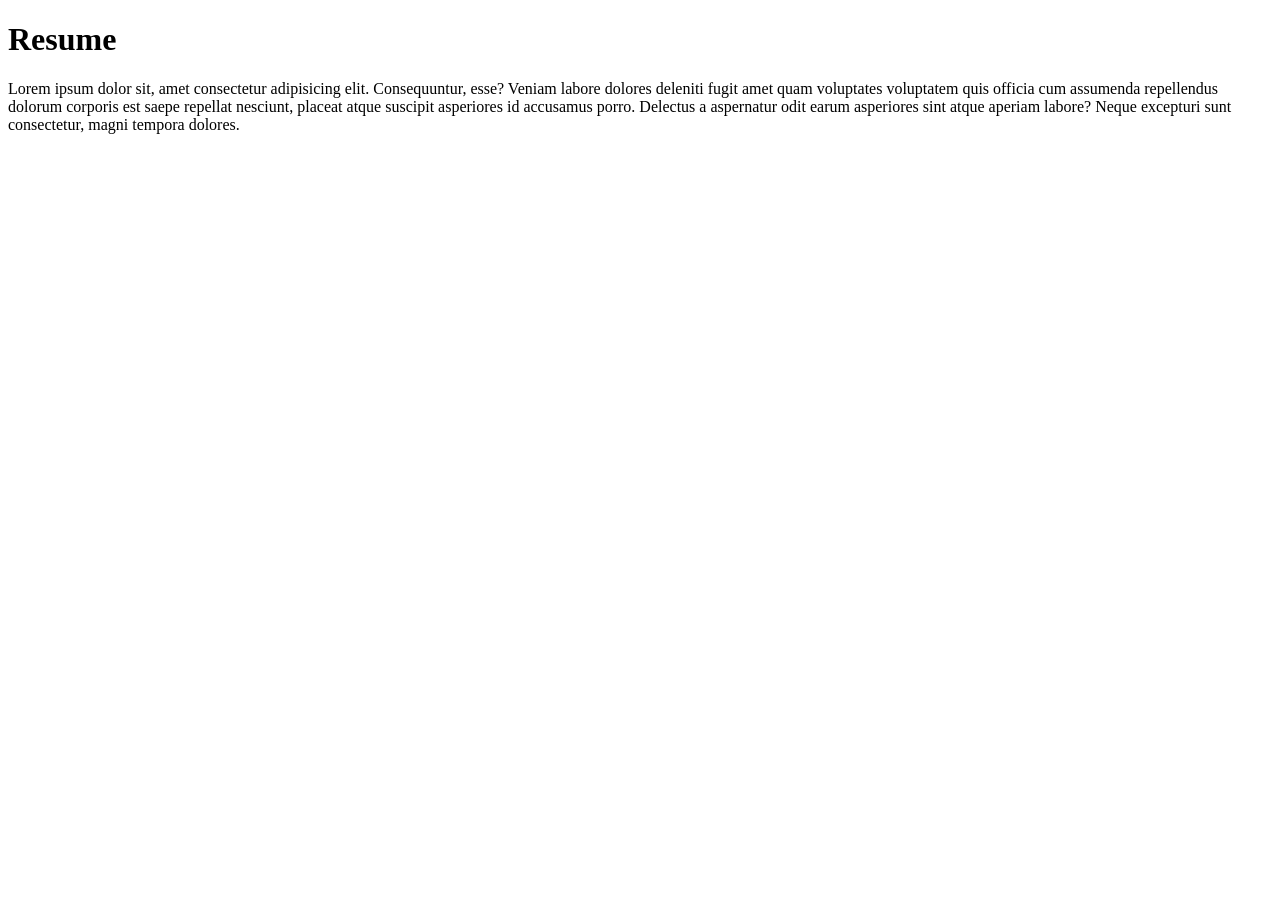
==== index.html @ 6be8c464 "HTML file is Created" ====
<!DOCTYPE html>
<html lang="en">
<head>
    <meta charset="UTF-8">
    <meta name="viewport" content="width=device-width, initial-scale=1.0">
    <title>Resume</title>
</head>
<body>
    <h1>Resume</h1>
    <p>Lorem ipsum dolor sit, amet consectetur adipisicing elit. Consequuntur, esse? Veniam labore dolores deleniti fugit amet quam voluptates voluptatem quis officia cum assumenda repellendus dolorum corporis est saepe repellat nesciunt, placeat atque suscipit asperiores id accusamus porro. Delectus a aspernatur odit earum asperiores sint atque aperiam labore? Neque excepturi sunt consectetur, magni tempora dolores.</p>
</body>
</html>
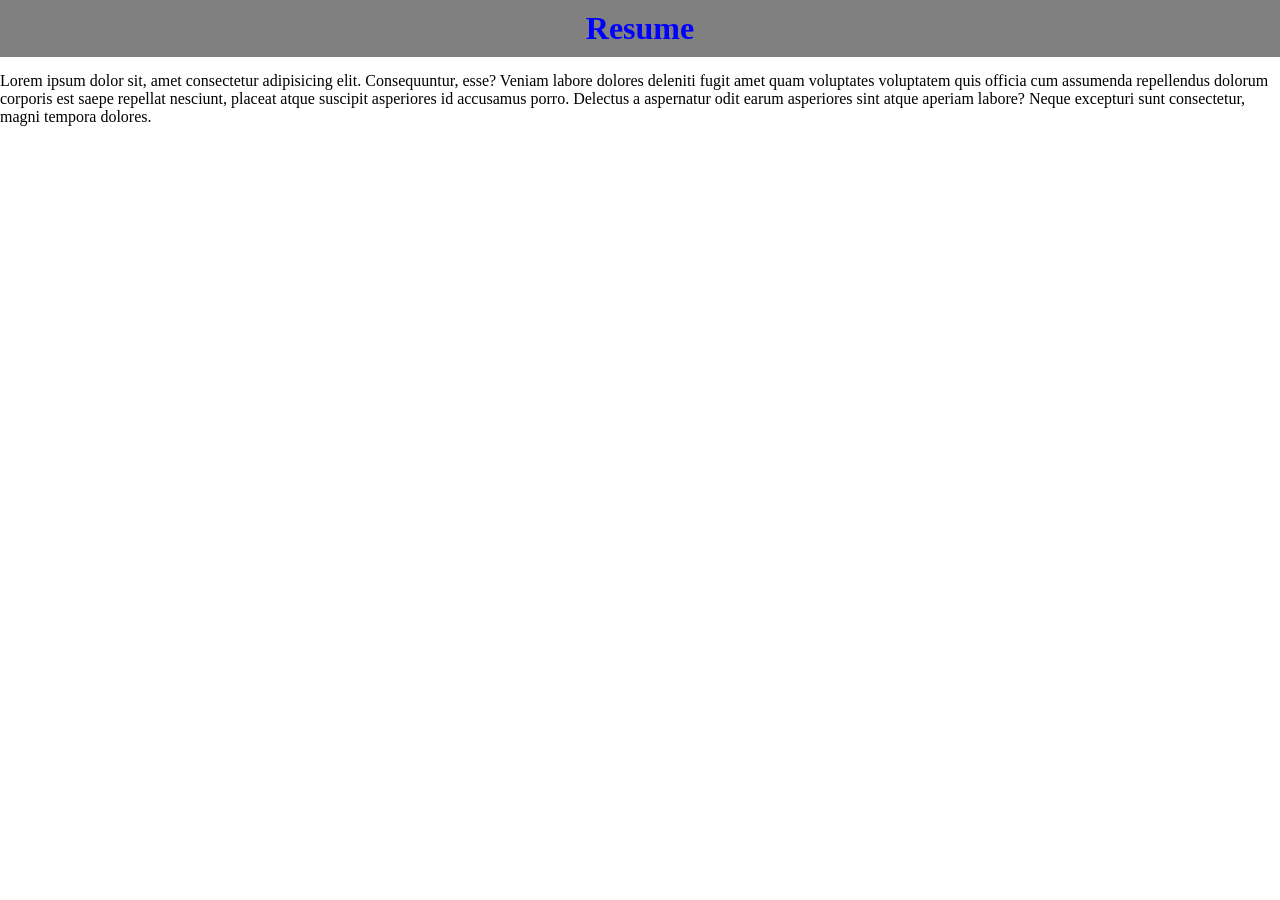
==== commit 85d771b8: "updated index.html and add style.css and script.js" ====
--- a/index.html
+++ b/index.html
@@ -4,6 +4,19 @@
     <meta charset="UTF-8">
     <meta name="viewport" content="width=device-width, initial-scale=1.0">
     <title>Resume</title>
+    <style>
+        * {
+            margin : 0px;
+            padding : 0px;
+        }
+        h1 {
+            background-color: gray;
+            color : blue;
+            padding : 10px;
+            text-align : center;
+            margin-bottom : 15px;
+        }
+    </style>
 </head>
 <body>
     <h1>Resume</h1>
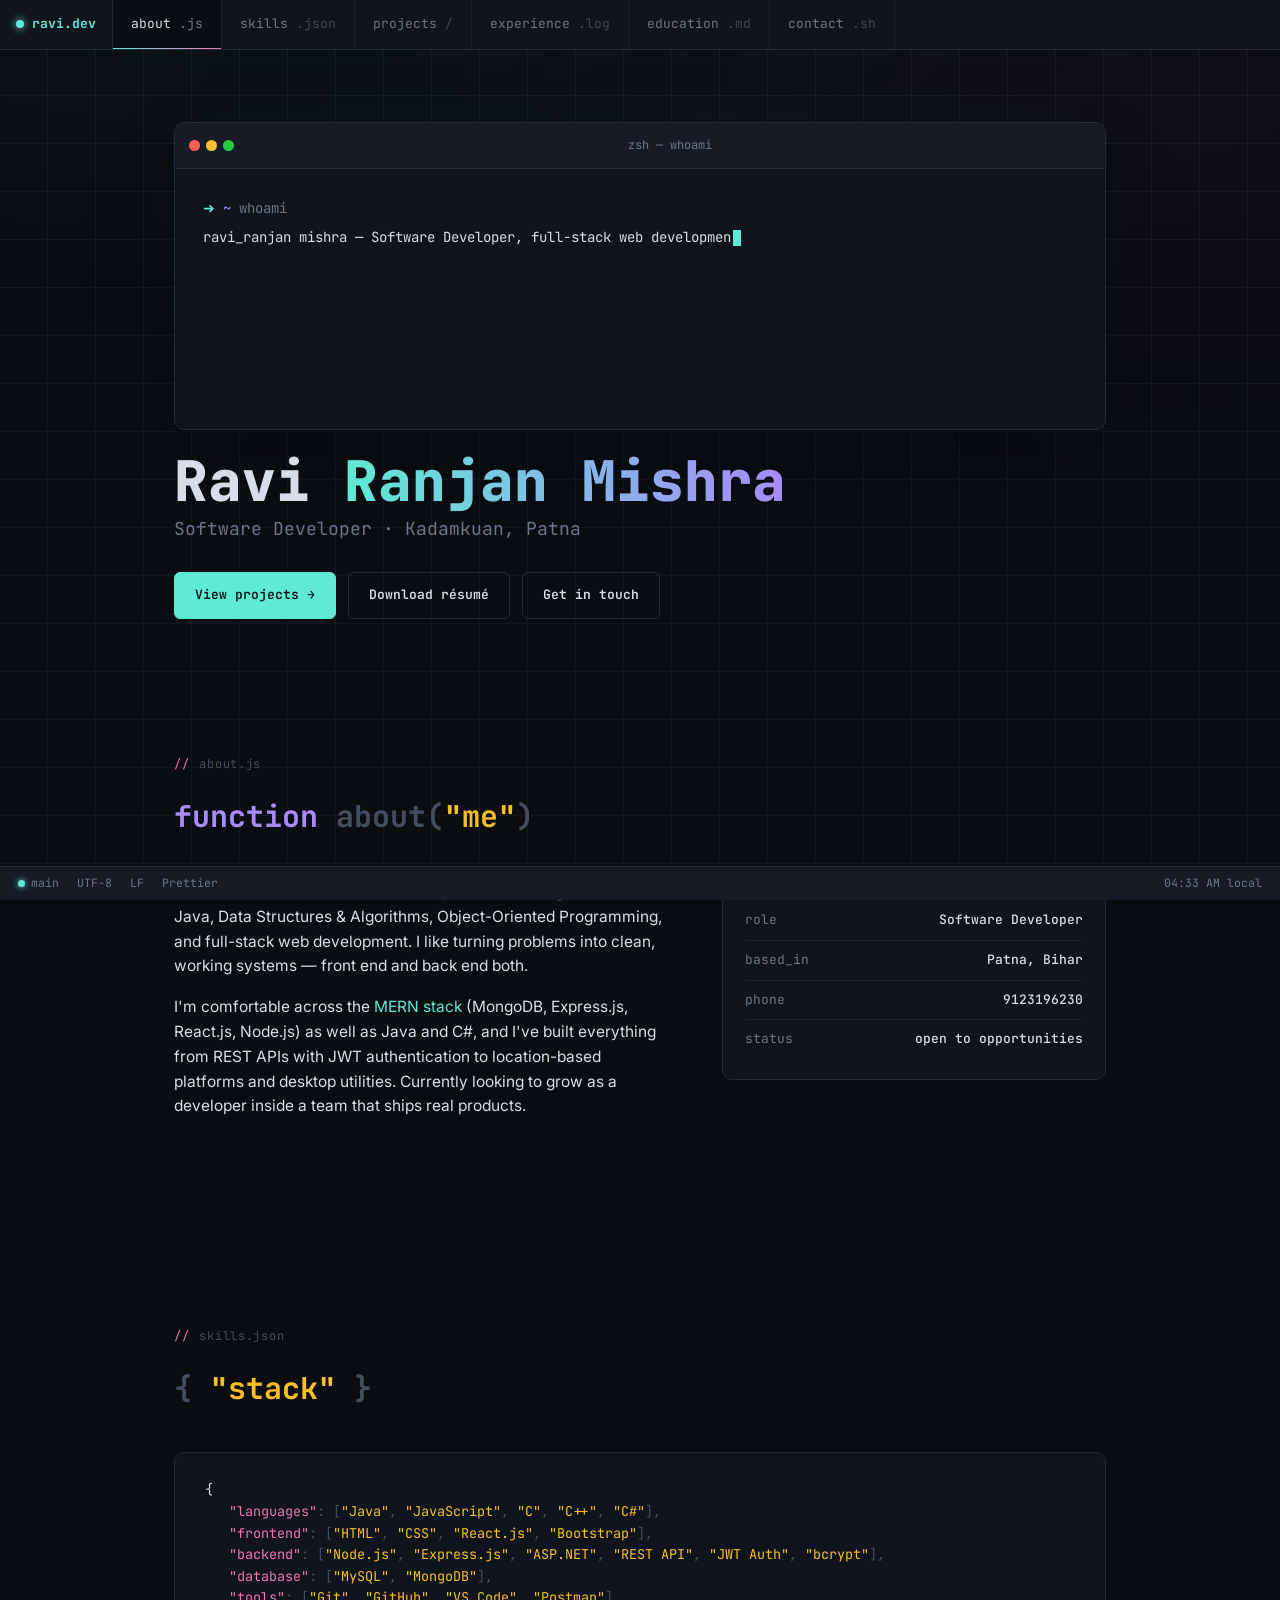
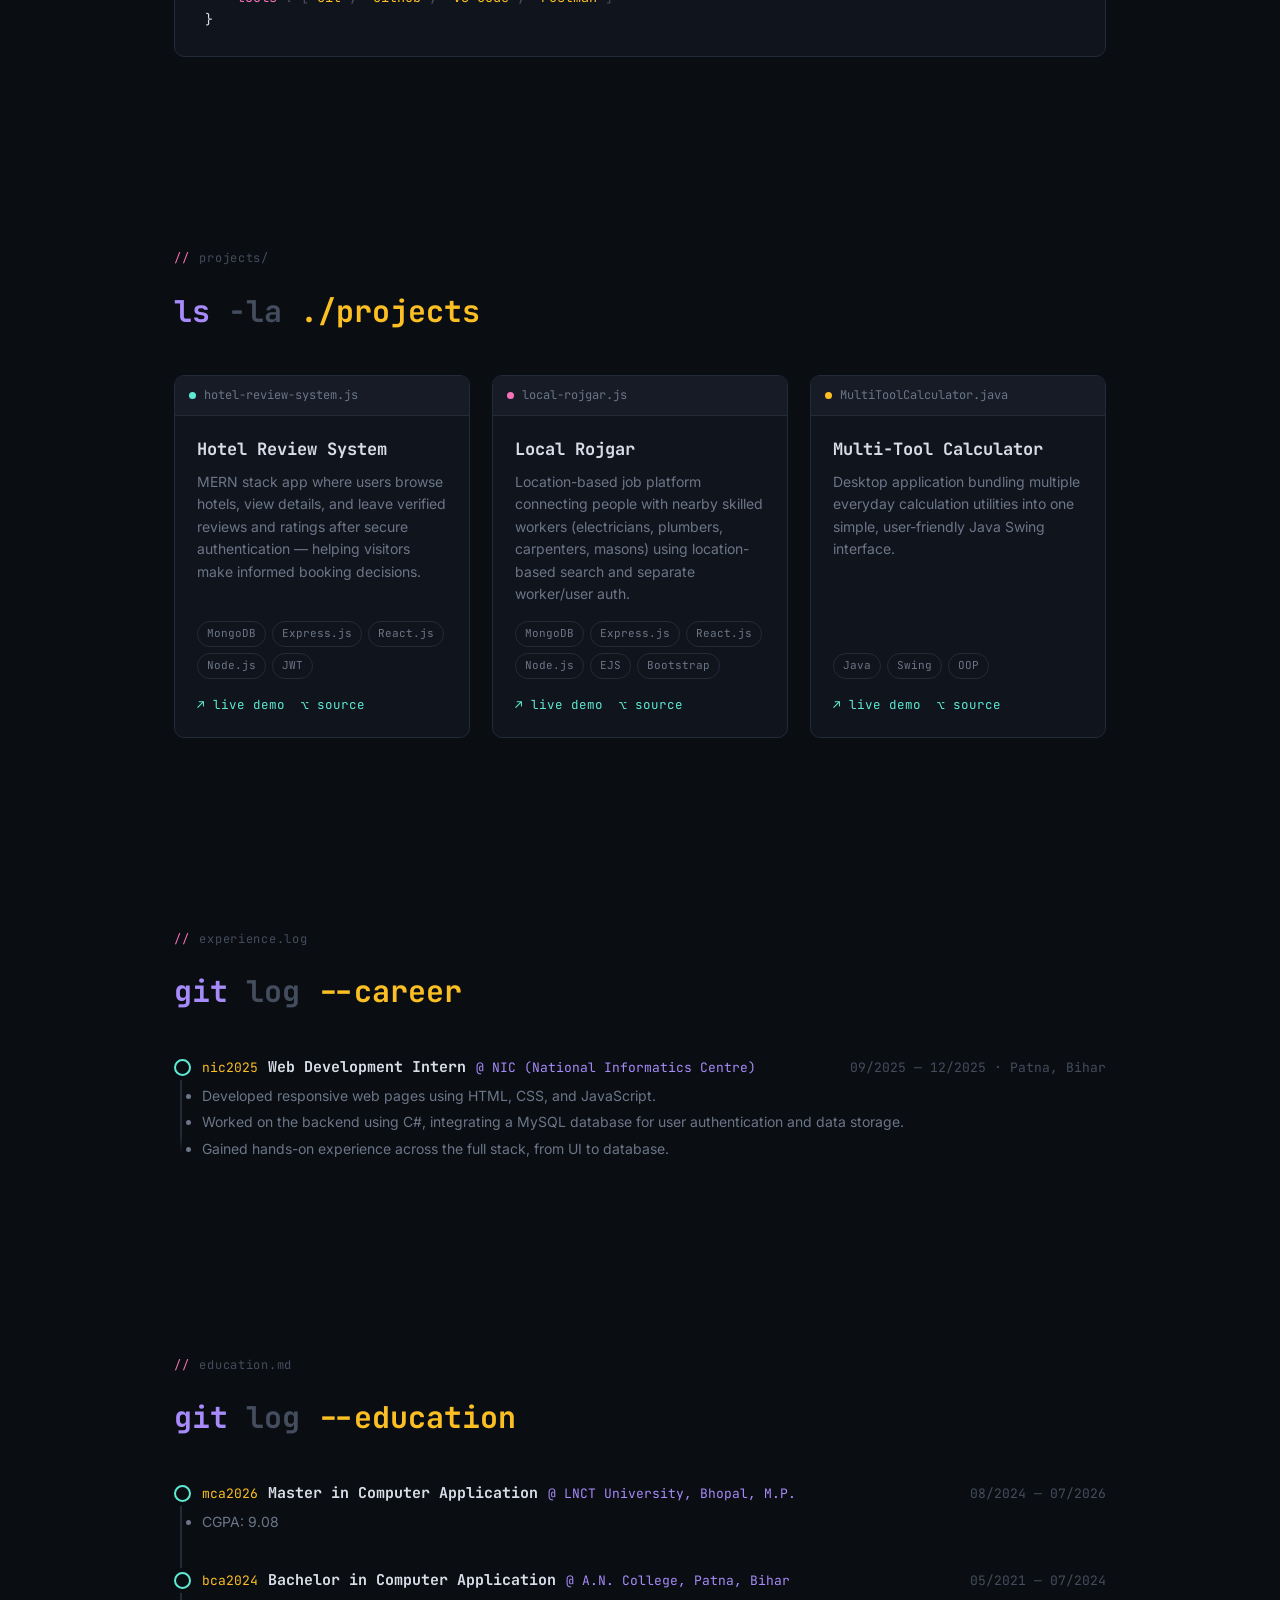
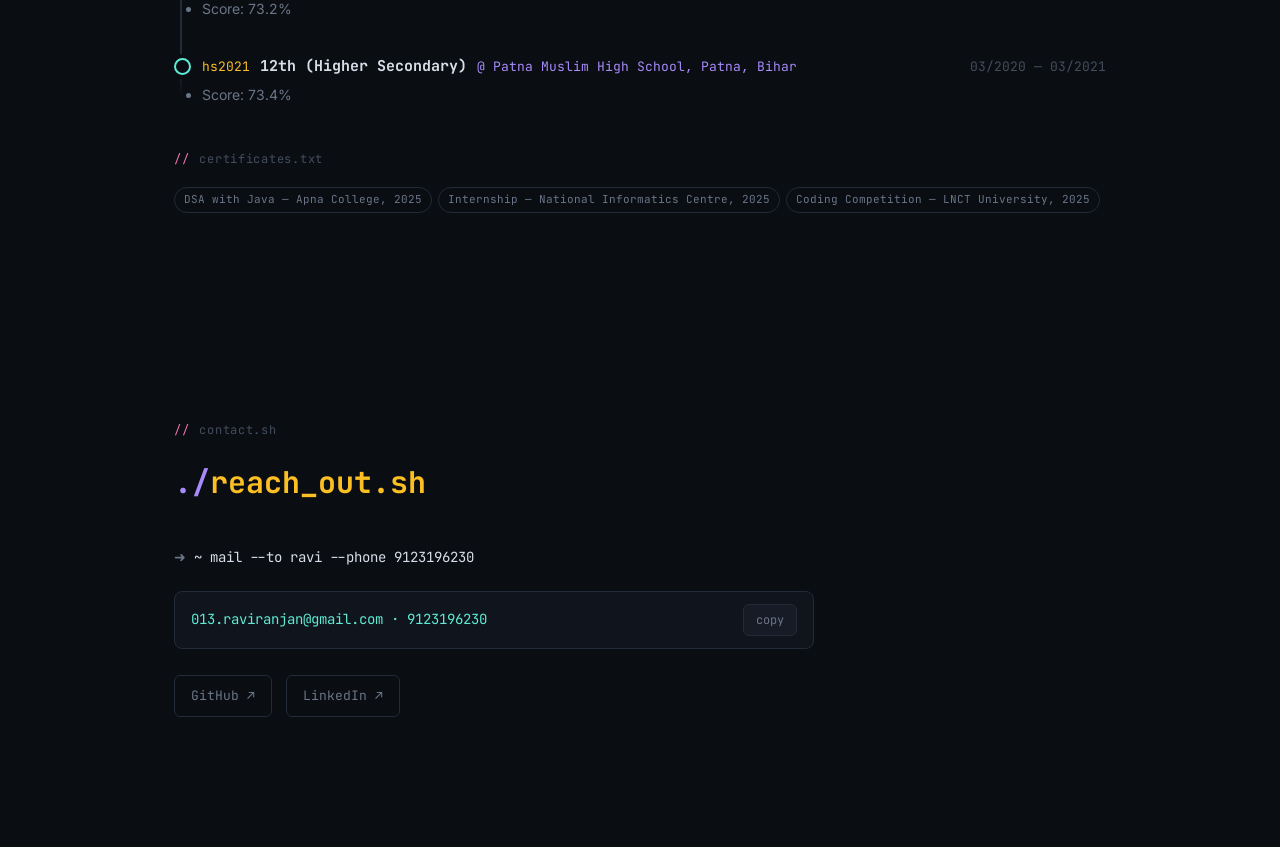
==== commit 32f4d6eb: "file name is changed" ====
--- a/index.html
+++ b/index.html
@@ -1,25 +1,568 @@
 <!DOCTYPE html>
 <html lang="en">
 <head>
-    <meta charset="UTF-8">
-    <meta name="viewport" content="width=device-width, initial-scale=1.0">
-    <title>Resume</title>
-    <style>
-        * {
-            margin : 0px;
-            padding : 0px;
-        }
-        h1 {
-            background-color: gray;
-            color : blue;
-            padding : 10px;
-            text-align : center;
-            margin-bottom : 15px;
-        }
-    </style>
+<meta charset="UTF-8">
+<meta name="viewport" content="width=device-width, initial-scale=1.0">
+<title>Ravi Ranjan Mishra — Software Developer</title>
+<link rel="preconnect" href="https://fonts.googleapis.com">
+<link href="https://fonts.googleapis.com/css2?family=JetBrains+Mono:wght@400;500;600;700;800&family=Inter:wght@400;500;600&display=swap" rel="stylesheet">
+<style>
+  /* ============================================================
+     EDIT ME: all real content lives in the PROFILE object at the
+     bottom of this file, inside the <script> tag. Change your
+     name, projects, skills etc. there — the page rebuilds itself.
+     ============================================================ */
+
+  :root{
+    --bg: #0a0d12;
+    --bg-elev: #10141c;
+    --bg-elev-2: #161b26;
+    --border: #232a38;
+    --border-soft: #1b212d;
+    --text: #d8dee9;
+    --text-dim: #6b7688;
+    --text-dimmer: #444d5e;
+    --cyan: #5eead4;
+    --pink: #f472b6;
+    --amber: #fbbf24;
+    --violet: #a78bfa;
+    --mono: 'JetBrains Mono', monospace;
+    --sans: 'Inter', sans-serif;
+  }
+
+  *{ box-sizing: border-box; }
+  html{ scroll-behavior: smooth; }
+  body{
+    margin:0;
+    background: var(--bg);
+    color: var(--text);
+    font-family: var(--sans);
+    line-height: 1.6;
+    -webkit-font-smoothing: antialiased;
+  }
+  ::selection{ background: var(--cyan); color: #06141a; }
+
+  a{ color: inherit; }
+  .mono{ font-family: var(--mono); }
+
+  /* subtle background grid + glow */
+  body::before{
+    content:"";
+    position: fixed; inset:0;
+    background-image:
+      radial-gradient(ellipse 80% 50% at 20% -10%, rgba(94,234,212,0.08), transparent),
+      radial-gradient(ellipse 60% 40% at 90% 10%, rgba(244,114,182,0.06), transparent),
+      linear-gradient(var(--border-soft) 1px, transparent 1px),
+      linear-gradient(90deg, var(--border-soft) 1px, transparent 1px);
+    background-size: auto, auto, 48px 48px, 48px 48px;
+    background-position: 0 0, 0 0, -1px -1px, -1px -1px;
+    opacity: 0.5;
+    pointer-events: none;
+    z-index: 0;
+  }
+
+  /* ---------- top tab bar (nav) ---------- */
+  .tabbar{
+    position: sticky; top:0; z-index: 50;
+    display:flex; align-items:stretch;
+    background: var(--bg-elev);
+    border-bottom: 1px solid var(--border);
+    overflow-x: auto;
+    scrollbar-width: none;
+  }
+  .tabbar::-webkit-scrollbar{ display:none; }
+  .tabbar .brand{
+    display:flex; align-items:center; gap:8px;
+    padding: 0 16px;
+    font-family: var(--mono); font-weight:700; font-size: 13px;
+    color: var(--cyan);
+    border-right: 1px solid var(--border);
+    white-space: nowrap;
+  }
+  .tabbar .brand .dot{ width:8px; height:8px; border-radius:50%; background: var(--cyan); box-shadow: 0 0 8px var(--cyan); }
+  .tab{
+    font-family: var(--mono); font-size: 13px;
+    padding: 14px 18px;
+    color: var(--text-dim);
+    text-decoration:none;
+    border-right: 1px solid var(--border-soft);
+    white-space: nowrap;
+    display:flex; align-items:center; gap:8px;
+    transition: color .15s, background .15s;
+    position: relative;
+  }
+  .tab:hover{ color: var(--text); background: var(--bg-elev-2); }
+  .tab.active{ color: var(--text); background: var(--bg); }
+  .tab.active::after{
+    content:""; position:absolute; left:0; right:0; bottom:-1px; height:2px;
+    background: linear-gradient(90deg, var(--cyan), var(--pink));
+  }
+  .tab .ext{ opacity:.5; }
+  .tabbar .spacer{ flex:1; }
+  .tabbar .win-actions{ display:flex; align-items:center; gap:8px; padding: 0 16px; }
+  .win-actions span{ width:11px; height:11px; border-radius:50%; display:inline-block; }
+  .win-actions .r{ background:#ff5f56; } .win-actions .y{ background:#ffbd2e; } .win-actions .g{ background:#27c93f; }
+
+  section{ position: relative; z-index:1; max-width: 980px; margin: 0 auto; padding: 96px 24px; }
+  .eyebrow{
+    font-family: var(--mono); font-size: 12px; letter-spacing: .06em;
+    color: var(--text-dimmer);
+    display:flex; align-items:center; gap:10px; margin-bottom: 18px;
+  }
+  .eyebrow::before{ content:"//"; color: var(--pink); }
+  h2.section-title{
+    font-family: var(--mono); font-weight: 700; font-size: clamp(22px, 3vw, 30px);
+    margin: 0 0 40px; color: var(--text);
+  }
+  h2.section-title .fn{ color: var(--violet); }
+  h2.section-title .paren{ color: var(--text-dimmer); }
+  h2.section-title .str{ color: var(--amber); }
+
+  /* ---------- hero / terminal ---------- */
+  .hero-wrap{ max-width: 980px; margin: 0 auto; padding: 72px 24px 40px; position:relative; z-index:1; }
+  .terminal{
+    background: var(--bg-elev);
+    border: 1px solid var(--border);
+    border-radius: 10px;
+    overflow: hidden;
+    box-shadow: 0 30px 80px -30px rgba(0,0,0,0.6), 0 0 60px -20px rgba(94,234,212,0.08);
+  }
+  .terminal-bar{
+    display:flex; align-items:center; gap:8px;
+    padding: 10px 14px;
+    background: var(--bg-elev-2);
+    border-bottom: 1px solid var(--border);
+  }
+  .terminal-bar .dots span{ width:11px; height:11px; border-radius:50%; display:inline-block; margin-right:6px; }
+  .terminal-bar .title{ margin:0 auto; font-family: var(--mono); font-size:12px; color: var(--text-dim); }
+  .terminal-body{ padding: 28px 28px 34px; font-family: var(--mono); font-size: 14px; min-height: 260px; }
+  .terminal-body .line{ color: var(--text-dim); margin-bottom: 6px; }
+  .terminal-body .prompt{ color: var(--cyan); }
+  .terminal-body .path{ color: var(--violet); }
+  .type-line{ color: var(--text); white-space: pre-wrap; word-break: break-word; }
+  .cursor{ display:inline-block; width:8px; height:1.1em; background: var(--cyan); vertical-align: text-bottom; animation: blink 1s step-end infinite; margin-left:2px; }
+  @keyframes blink{ 50%{ opacity:0; } }
+
+  .hero-name{ font-family: var(--mono); font-weight:800; font-size: clamp(32px, 6vw, 56px); margin: 22px 0 4px; line-height:1.05; }
+  .hero-name .accent{ background: linear-gradient(90deg, var(--cyan), var(--violet)); -webkit-background-clip:text; background-clip:text; color:transparent; }
+  .hero-role{ font-family: var(--mono); color: var(--text-dim); font-size: clamp(15px,2vw,18px); margin-bottom: 20px; }
+  .hero-actions{ display:flex; flex-wrap:wrap; gap:12px; margin-top: 28px; }
+  .btn{
+    font-family: var(--mono); font-size: 13px; font-weight:600;
+    padding: 12px 20px; border-radius: 6px; text-decoration:none;
+    border: 1px solid var(--border); color: var(--text);
+    display:inline-flex; align-items:center; gap:8px;
+    transition: transform .15s, border-color .15s, box-shadow .15s;
+  }
+  .btn:hover{ transform: translateY(-2px); border-color: var(--cyan); box-shadow: 0 8px 24px -12px rgba(94,234,212,0.4); }
+  .btn.primary{ background: var(--cyan); color:#06141a; border-color: var(--cyan); }
+  .btn.primary:hover{ box-shadow: 0 8px 24px -8px rgba(94,234,212,0.5); }
+
+  /* ---------- about ---------- */
+  .about-grid{ display:grid; grid-template-columns: 1.3fr 1fr; gap: 48px; align-items:start; }
+  .about-text p{ color: var(--text); margin: 0 0 16px; font-size: 15.5px; }
+  .about-text .highlight{ color: var(--cyan); }
+  .facts{ background: var(--bg-elev); border:1px solid var(--border); border-radius:10px; padding: 20px 22px; font-family: var(--mono); font-size: 13px; }
+  .facts .row{ display:flex; justify-content:space-between; padding: 9px 0; border-bottom: 1px solid var(--border-soft); color: var(--text-dim); }
+  .facts .row:last-child{ border-bottom:none; }
+  .facts .row b{ color: var(--text); font-weight:500; }
+
+  /* ---------- skills ---------- */
+  .json-card{
+    background: var(--bg-elev); border:1px solid var(--border); border-radius: 10px;
+    padding: 26px 30px; font-family: var(--mono); font-size: 13.5px; overflow-x:auto;
+  }
+  .json-card .k{ color: var(--pink); }
+  .json-card .s{ color: var(--amber); }
+  .json-card .punc{ color: var(--text-dimmer); }
+  .json-card .arr-item{ color: var(--cyan); }
+  .json-line{ padding-left: 24px; white-space: pre-wrap; }
+
+  /* ---------- projects ---------- */
+  .projects-grid{ display:grid; grid-template-columns: repeat(auto-fit, minmax(280px, 1fr)); gap: 22px; }
+  .proj-card{
+    background: var(--bg-elev); border: 1px solid var(--border); border-radius: 10px;
+    overflow:hidden; display:flex; flex-direction:column;
+    transition: transform .18s, border-color .18s, box-shadow .18s;
+  }
+  .proj-card:hover{ transform: translateY(-4px); border-color: rgba(94,234,212,0.4); box-shadow: 0 20px 40px -20px rgba(0,0,0,0.5); }
+  .proj-tab{
+    display:flex; align-items:center; gap:8px;
+    padding: 10px 14px; background: var(--bg-elev-2); border-bottom: 1px solid var(--border);
+    font-family: var(--mono); font-size: 12px; color: var(--text-dim);
+  }
+  .proj-tab .filedot{ width:7px; height:7px; border-radius:50%; }
+  .proj-body{ padding: 20px 22px 22px; flex:1; display:flex; flex-direction:column; }
+  .proj-body h3{ margin: 0 0 8px; font-size: 17px; font-family: var(--mono); color: var(--text); }
+  .proj-body p{ margin: 0 0 16px; font-size: 14px; color: var(--text-dim); flex:1; }
+  .tag-row{ display:flex; flex-wrap:wrap; gap:6px; margin-bottom: 16px; }
+  .tag{ font-family: var(--mono); font-size: 11px; padding: 3px 9px; border-radius: 20px; border:1px solid var(--border); color: var(--text-dim); }
+  .proj-links{ display:flex; gap:16px; font-family: var(--mono); font-size: 12.5px; }
+  .proj-links a{ color: var(--cyan); text-decoration:none; display:flex; align-items:center; gap:6px; }
+  .proj-links a:hover{ text-decoration:underline; }
+
+  /* ---------- experience (git log) ---------- */
+  .gitlog{ position:relative; padding-left: 28px; }
+  .gitlog::before{ content:""; position:absolute; left:6px; top:6px; bottom:6px; width:2px; background: linear-gradient(var(--border), var(--border) 80%, transparent); }
+  .commit{ position:relative; margin-bottom: 34px; }
+  .commit:last-child{ margin-bottom:0; }
+  .commit::before{
+    content:""; position:absolute; left:-28px; top:4px; width:13px; height:13px; border-radius:50%;
+    background: var(--bg); border: 2px solid var(--cyan); box-shadow: 0 0 0 4px var(--bg);
+  }
+  .commit-head{ display:flex; flex-wrap:wrap; align-items:baseline; gap: 10px; font-family: var(--mono); font-size: 13px; margin-bottom:6px; }
+  .commit-hash{ color: var(--amber); }
+  .commit-role{ color: var(--text); font-weight:700; font-size: 15px; }
+  .commit-org{ color: var(--violet); }
+  .commit-date{ color: var(--text-dimmer); margin-left:auto; }
+  .commit-body{ color: var(--text-dim); font-size: 14px; margin: 0; padding-left: 0; }
+  .commit-body li{ margin-bottom: 4px; }
+
+  /* ---------- contact ---------- */
+  .contact-term{ max-width: 640px; }
+  .contact-line{ font-family: var(--mono); font-size: 14px; margin-bottom: 10px; }
+  .contact-line .k{ color: var(--text-dim); }
+  .copy-row{ display:flex; align-items:center; gap:10px; background: var(--bg-elev); border:1px solid var(--border); border-radius:8px; padding: 12px 16px; margin-top: 22px; }
+  .copy-row code{ font-family: var(--mono); font-size: 14px; color: var(--cyan); flex:1; overflow-x:auto; }
+  .copy-btn{ background: var(--bg-elev-2); border:1px solid var(--border); color: var(--text-dim); font-family: var(--mono); font-size:12px; padding: 7px 12px; border-radius:6px; cursor:pointer; }
+  .copy-btn:hover{ color: var(--cyan); border-color: var(--cyan); }
+  .social-row{ display:flex; gap:14px; margin-top: 26px; }
+  .social-row a{ font-family: var(--mono); font-size:13px; color: var(--text-dim); text-decoration:none; border:1px solid var(--border); padding:10px 16px; border-radius:6px; transition: all .15s; }
+  .social-row a:hover{ color: var(--cyan); border-color: var(--cyan); }
+
+  /* ---------- status bar (footer) ---------- */
+  .statusbar{
+    position: sticky; bottom:0; z-index: 40;
+    display:flex; align-items:center; gap: 18px;
+    background: var(--bg-elev-2); border-top: 1px solid var(--border);
+    padding: 7px 18px; font-family: var(--mono); font-size: 11.5px; color: var(--text-dim);
+    overflow-x:auto; white-space:nowrap;
+  }
+  .statusbar .item{ display:flex; align-items:center; gap:6px; }
+  .statusbar .dot-live{ width:7px; height:7px; border-radius:50%; background: var(--cyan); box-shadow: 0 0 6px var(--cyan); }
+  .statusbar .push{ margin-left:auto; }
+
+  @media (max-width: 780px){
+    .about-grid{ grid-template-columns: 1fr; }
+    section{ padding: 64px 20px; }
+  }
+
+  @media (prefers-reduced-motion: reduce){
+    html{ scroll-behavior:auto; }
+    .cursor{ animation:none; }
+    .proj-card, .btn{ transition:none; }
+  }
+
+  :focus-visible{ outline: 2px solid var(--cyan); outline-offset: 2px; }
+</style>
 </head>
 <body>
-    <h1>Resume</h1>
-    <p>Lorem ipsum dolor sit, amet consectetur adipisicing elit. Consequuntur, esse? Veniam labore dolores deleniti fugit amet quam voluptates voluptatem quis officia cum assumenda repellendus dolorum corporis est saepe repellat nesciunt, placeat atque suscipit asperiores id accusamus porro. Delectus a aspernatur odit earum asperiores sint atque aperiam labore? Neque excepturi sunt consectetur, magni tempora dolores.</p>
+
+<nav class="tabbar" id="tabbar">
+  <div class="brand"><span class="dot"></span> ravi.dev</div>
+  <a href="#about" class="tab" data-tab="about">about<span class="ext">.js</span></a>
+  <a href="#skills" class="tab" data-tab="skills">skills<span class="ext">.json</span></a>
+  <a href="#projects" class="tab" data-tab="projects">projects<span class="ext">/</span></a>
+  <a href="#experience" class="tab" data-tab="experience">experience<span class="ext">.log</span></a>
+  <a href="#education" class="tab" data-tab="education">education<span class="ext">.md</span></a>
+  <a href="#contact" class="tab" data-tab="contact">contact<span class="ext">.sh</span></a>
+  <div class="spacer"></div>
+</nav>
+
+<div class="hero-wrap">
+  <div class="terminal">
+    <div class="terminal-bar">
+      <div class="dots"><span style="background:#ff5f56"></span><span style="background:#ffbd2e"></span><span style="background:#27c93f"></span></div>
+      <div class="title">zsh — whoami</div>
+    </div>
+    <div class="terminal-body" id="terminalBody">
+      <div class="line"><span class="prompt">➜</span> <span class="path">~</span> whoami</div>
+      <div class="type-line" id="typeLine"></div>
+    </div>
+  </div>
+  <h1 class="hero-name" id="heroName"></h1>
+  <div class="hero-role" id="heroRole"></div>
+  <div class="hero-actions" id="heroActions"></div>
+</div>
+
+<section id="about">
+  <div class="eyebrow">about.js</div>
+  <h2 class="section-title"><span class="fn">function</span> <span class="paren">about(</span><span class="str">"me"</span><span class="paren">)</span></h2>
+  <div class="about-grid">
+    <div class="about-text" id="aboutText"></div>
+    <div class="facts" id="factsCard"></div>
+  </div>
+</section>
+
+<section id="skills">
+  <div class="eyebrow">skills.json</div>
+  <h2 class="section-title"><span class="paren">{</span> <span class="str">"stack"</span> <span class="paren">}</span></h2>
+  <div class="json-card" id="skillsCard"></div>
+</section>
+
+<section id="projects">
+  <div class="eyebrow">projects/</div>
+  <h2 class="section-title"><span class="fn">ls</span> <span class="paren">-la</span> <span class="str">./projects</span></h2>
+  <div class="projects-grid" id="projectsGrid"></div>
+</section>
+
+<section id="experience">
+  <div class="eyebrow">experience.log</div>
+  <h2 class="section-title"><span class="fn">git</span> <span class="paren">log</span> <span class="str">--career</span></h2>
+  <div class="gitlog" id="gitlog"></div>
+</section>
+
+<section id="education">
+  <div class="eyebrow">education.md</div>
+  <h2 class="section-title"><span class="fn">git</span> <span class="paren">log</span> <span class="str">--education</span></h2>
+  <div class="gitlog" id="eduLog"></div>
+  <div class="eyebrow" style="margin-top:44px;">certificates.txt</div>
+  <div class="tag-row" id="certsRow"></div>
+</section>
+
+<section id="contact">
+  <div class="eyebrow">contact.sh</div>
+  <h2 class="section-title"><span class="fn">./</span><span class="str">reach_out.sh</span></h2>
+  <div class="contact-term">
+    <div class="contact-line"><span class="k">➜</span> <span class="path">~</span> <span id="contactCmd"></span></div>
+    <div class="copy-row">
+      <code id="emailText"></code>
+      <button class="copy-btn" id="copyBtn">copy</button>
+    </div>
+    <div class="social-row" id="socialRow"></div>
+  </div>
+</section>
+
+<div class="statusbar">
+  <div class="item"><span class="dot-live"></span> main</div>
+  <div class="item">UTF-8</div>
+  <div class="item">LF</div>
+  <div class="item">Prettier</div>
+  <div class="item push" id="statusTime"></div>
+</div>
+
+<script>
+/* ============================================================
+   EDIT ME — everything on the page is generated from this object.
+   Replace the values below with your own info and the whole
+   site updates: no need to touch the HTML or CSS above.
+   ============================================================ */
+const PROFILE = {
+  name: "Ravi Ranjan Mishra",
+  role: "Software Developer",
+  location: "Kadamkuan, Patna",
+  yearsExp: "1",
+  focus: "full-stack web development",
+  availability: "open to new opportunities",
+  email: "013.raviranjan@gmail.com",
+  phone: "9123196230",
+  resumeUrl: "#",
+  socials: [
+    { label: "GitHub", url: "#" },
+    { label: "LinkedIn", url: "#" }
+  ],
+  bio: [
+    "I'm a detail-oriented software developer with a strong foundation in Java, Data Structures & Algorithms, Object-Oriented Programming, and full-stack web development. I like turning problems into clean, working systems — front end and back end both.",
+    "I'm comfortable across the <span class='highlight'>MERN stack</span> (MongoDB, Express.js, React.js, Node.js) as well as Java and C#, and I've built everything from REST APIs with JWT authentication to location-based platforms and desktop utilities. Currently looking to grow as a developer inside a team that ships real products."
+  ],
+  facts: [
+    { k: "role", v: "Software Developer" },
+    { k: "based_in", v: "Patna, Bihar" },
+    { k: "phone", v: "9123196230" },
+    { k: "status", v: "open to opportunities" }
+  ],
+  skills: {
+    languages: ["Java", "JavaScript", "C", "C++", "C#"],
+    frontend: ["HTML", "CSS", "React.js", "Bootstrap"],
+    backend: ["Node.js", "Express.js", "ASP.NET", "REST API", "JWT Auth", "bcrypt"],
+    database: ["MySQL", "MongoDB"],
+    tools: ["Git", "GitHub", "VS Code", "Postman"]
+  },
+  projects: [
+    {
+      file: "hotel-review-system.js",
+      name: "Hotel Review System",
+      desc: "MERN stack app where users browse hotels, view details, and leave verified reviews and ratings after secure authentication — helping visitors make informed booking decisions.",
+      tags: ["MongoDB", "Express.js", "React.js", "Node.js", "JWT"],
+      demo: "#", code: "#"
+    },
+    {
+      file: "local-rojgar.js",
+      name: "Local Rojgar",
+      desc: "Location-based job platform connecting people with nearby skilled workers (electricians, plumbers, carpenters, masons) using location-based search and separate worker/user auth.",
+      tags: ["MongoDB", "Express.js", "React.js", "Node.js", "EJS", "Bootstrap"],
+      demo: "#", code: "#"
+    },
+    {
+      file: "MultiToolCalculator.java",
+      name: "Multi-Tool Calculator",
+      desc: "Desktop application bundling multiple everyday calculation utilities into one simple, user-friendly Java Swing interface.",
+      tags: ["Java", "Swing", "OOP"],
+      demo: "#", code: "#"
+    }
+  ],
+  experience: [
+    {
+      hash: "nic2025",
+      role: "Web Development Intern",
+      org: "NIC (National Informatics Centre)",
+      date: "09/2025 — 12/2025 · Patna, Bihar",
+      points: [
+        "Developed responsive web pages using HTML, CSS, and JavaScript.",
+        "Worked on the backend using C#, integrating a MySQL database for user authentication and data storage.",
+        "Gained hands-on experience across the full stack, from UI to database."
+      ]
+    }
+  ],
+  education: [
+    {
+      hash: "mca2026",
+      role: "Master in Computer Application",
+      org: "LNCT University, Bhopal, M.P.",
+      date: "08/2024 — 07/2026",
+      points: ["CGPA: 9.08"]
+    },
+    {
+      hash: "bca2024",
+      role: "Bachelor in Computer Application",
+      org: "A.N. College, Patna, Bihar",
+      date: "05/2021 — 07/2024",
+      points: ["Score: 73.2%"]
+    },
+    {
+      hash: "hs2021",
+      role: "12th (Higher Secondary)",
+      org: "Patna Muslim High School, Patna, Bihar",
+      date: "03/2020 — 03/2021",
+      points: ["Score: 73.4%"]
+    }
+  ],
+  certificates: [
+    "DSA with Java — Apna College, 2025",
+    "Internship — National Informatics Centre, 2025",
+    "Coding Competition — LNCT University, 2025"
+  ]
+};
+
+/* ---------------- rendering (no need to edit below) ---------------- */
+
+function el(html){ const t = document.createElement('template'); t.innerHTML = html.trim(); return t.content.firstChild; }
+
+// hero name / role / actions
+document.getElementById('heroName').innerHTML = PROFILE.name.split(' ')[0] + ' <span class="accent">' + PROFILE.name.split(' ').slice(1).join(' ') + '</span>';
+document.getElementById('heroRole').textContent = PROFILE.role + '  ·  ' + PROFILE.location;
+document.getElementById('heroActions').innerHTML = `
+  <a class="btn primary" href="#projects">View projects →</a>
+  <a class="btn" href="${PROFILE.resumeUrl}">Download résumé</a>
+  <a class="btn" href="#contact">Get in touch</a>
+`;
+
+// terminal typewriter
+const typeTarget = `${PROFILE.name.toLowerCase().replace(' ','_')} — ${PROFILE.role.split('·')[0].trim()}, ${PROFILE.focus}. ${PROFILE.availability}.`;
+const typeLine = document.getElementById('typeLine');
+let ti = 0;
+function typeStep(){
+  if(ti <= typeTarget.length){
+    typeLine.innerHTML = typeTarget.slice(0, ti) + '<span class="cursor"></span>';
+    ti++;
+    setTimeout(typeStep, 18 + Math.random()*22);
+  }
+}
+typeStep();
+
+// about
+document.getElementById('aboutText').innerHTML = PROFILE.bio.map(p => `<p>${p}</p>`).join('');
+document.getElementById('factsCard').innerHTML = PROFILE.facts.map(f => `<div class="row"><span>${f.k}</span><b>${f.v}</b></div>`).join('');
+
+// skills json card
+function renderSkills(skills){
+  const keys = Object.keys(skills);
+  let html = `<div>{</div>`;
+  keys.forEach((k, i) => {
+    const items = skills[k].map(s => `<span class="s">"${s}"</span>`).join(`<span class="punc">, </span>`);
+    const comma = i < keys.length - 1 ? '<span class="punc">,</span>' : '';
+    html += `<div class="json-line"><span class="k">"${k}"</span><span class="punc">: [</span>${items}<span class="punc">]</span>${comma}</div>`;
+  });
+  html += `<div>}</div>`;
+  return html;
+}
+document.getElementById('skillsCard').innerHTML = renderSkills(PROFILE.skills);
+
+// projects
+const dotColors = ['#5eead4','#f472b6','#fbbf24','#a78bfa'];
+document.getElementById('projectsGrid').innerHTML = PROFILE.projects.map((p, i) => `
+  <div class="proj-card">
+    <div class="proj-tab"><span class="filedot" style="background:${dotColors[i % dotColors.length]}"></span>${p.file}</div>
+    <div class="proj-body">
+      <h3>${p.name}</h3>
+      <p>${p.desc}</p>
+      <div class="tag-row">${p.tags.map(t => `<span class="tag">${t}</span>`).join('')}</div>
+      <div class="proj-links">
+        <a href="${p.demo}">↗ live demo</a>
+        <a href="${p.code}">⌥ source</a>
+      </div>
+    </div>
+  </div>
+`).join('');
+
+// experience / git log
+document.getElementById('gitlog').innerHTML = PROFILE.experience.map(c => `
+  <div class="commit">
+    <div class="commit-head">
+      <span class="commit-hash">${c.hash}</span>
+      <span class="commit-role">${c.role}</span>
+      <span class="commit-org">@ ${c.org}</span>
+      <span class="commit-date">${c.date}</span>
+    </div>
+    <ul class="commit-body">${c.points.map(pt => `<li>${pt}</li>`).join('')}</ul>
+  </div>
+`).join('');
+
+// education / git log
+document.getElementById('eduLog').innerHTML = PROFILE.education.map(c => `
+  <div class="commit">
+    <div class="commit-head">
+      <span class="commit-hash">${c.hash}</span>
+      <span class="commit-role">${c.role}</span>
+      <span class="commit-org">@ ${c.org}</span>
+      <span class="commit-date">${c.date}</span>
+    </div>
+    <ul class="commit-body">${c.points.map(pt => `<li>${pt}</li>`).join('')}</ul>
+  </div>
+`).join('');
+document.getElementById('certsRow').innerHTML = PROFILE.certificates.map(c => `<span class="tag">${c}</span>`).join('');
+
+// contact
+document.getElementById('contactCmd').textContent = `mail --to ${PROFILE.name.split(' ')[0].toLowerCase()} --phone ${PROFILE.phone}`;
+document.getElementById('emailText').textContent = `${PROFILE.email}   ·   ${PROFILE.phone}`;
+document.getElementById('socialRow').innerHTML = PROFILE.socials.map(s => `<a href="${s.url}">${s.label} ↗</a>`).join('');
+document.getElementById('copyBtn').addEventListener('click', () => {
+  navigator.clipboard.writeText(`${PROFILE.email}, ${PROFILE.phone}`).then(() => {
+    const btn = document.getElementById('copyBtn');
+    const prev = btn.textContent;
+    btn.textContent = 'copied!';
+    setTimeout(() => btn.textContent = prev, 1500);
+  });
+});
+
+// status bar clock
+function updateClock(){
+  const now = new Date();
+  document.getElementById('statusTime').textContent = now.toLocaleTimeString([], {hour:'2-digit', minute:'2-digit'}) + ' local';
+}
+updateClock();
+setInterval(updateClock, 30000);
+
+// active tab highlighting on scroll
+const tabs = document.querySelectorAll('.tab');
+const sections = [...tabs].map(t => document.querySelector(t.getAttribute('href')));
+function onScroll(){
+  let idx = 0;
+  sections.forEach((s, i) => { if (s && s.getBoundingClientRect().top <= 120) idx = i; });
+  tabs.forEach((t, i) => t.classList.toggle('active', i === idx));
+}
+document.addEventListener('scroll', onScroll, { passive:true });
+onScroll();
+</script>
 </body>
-</html>+</html>
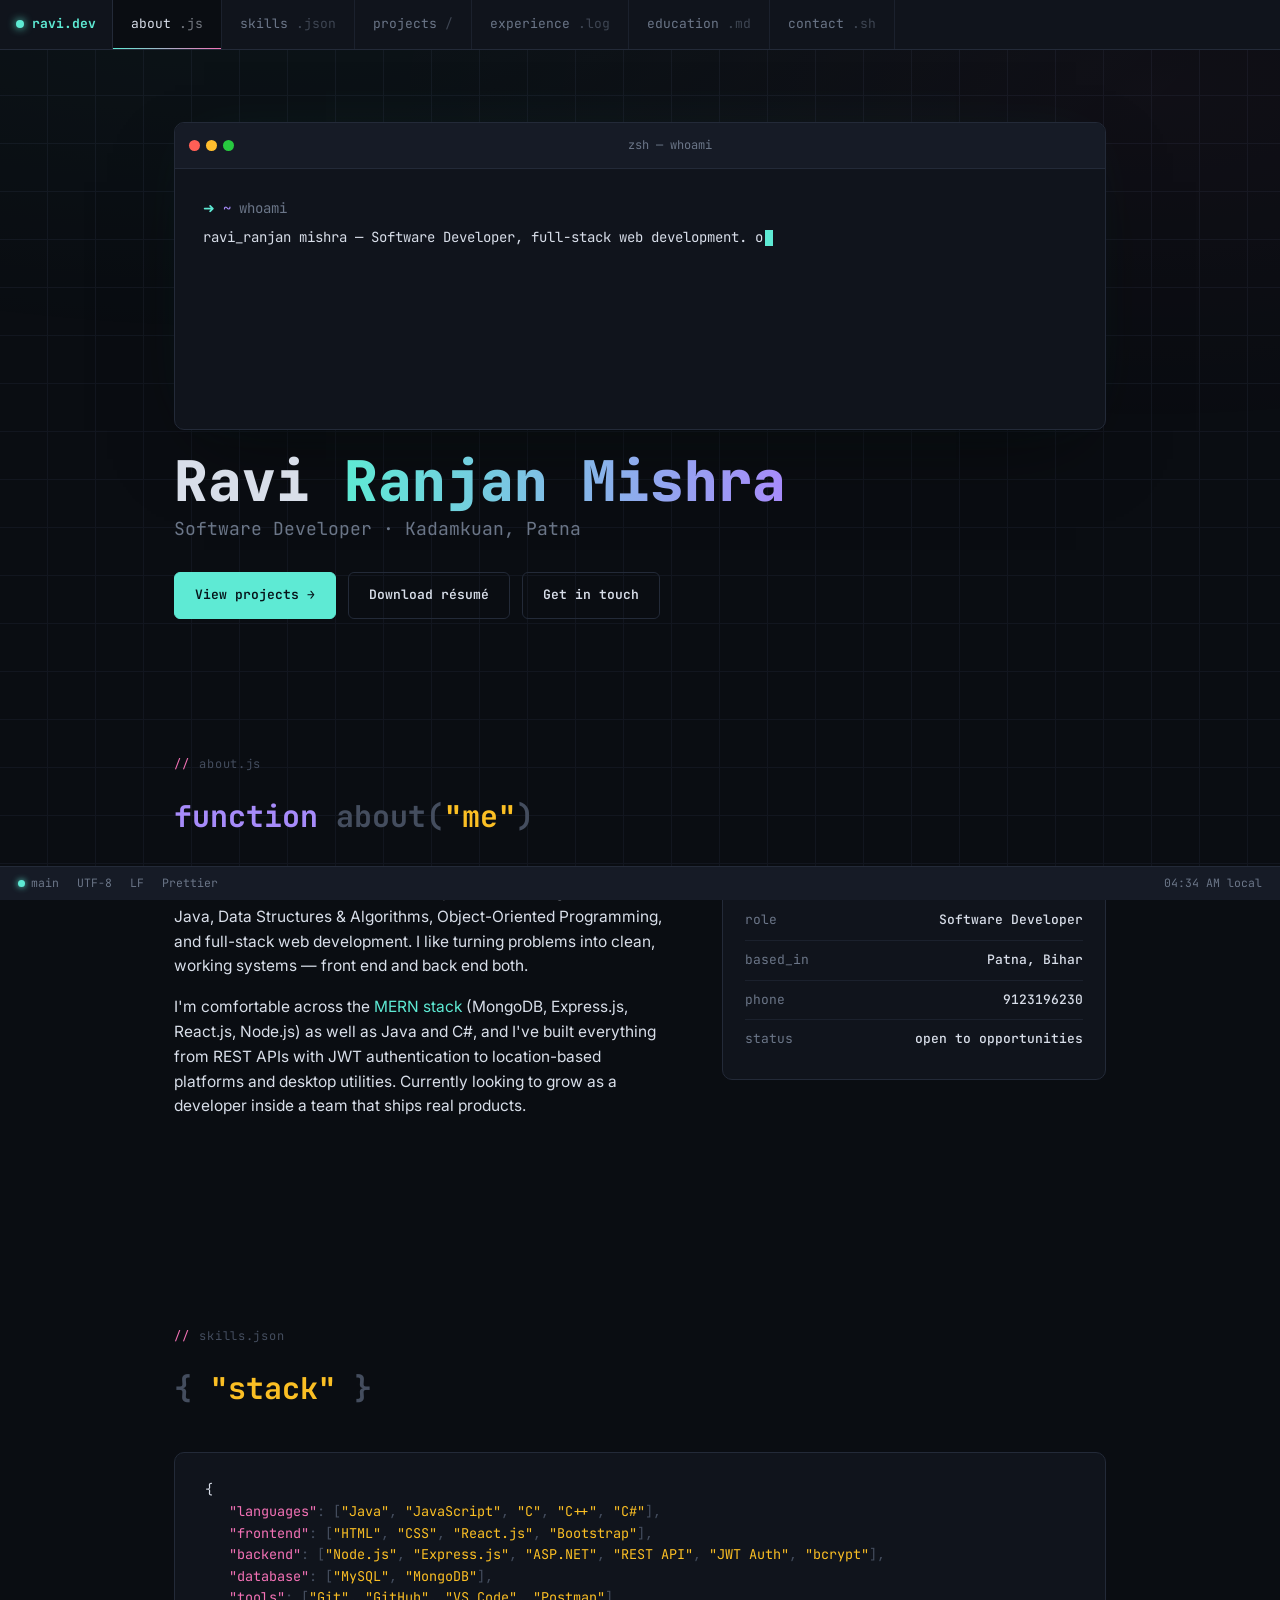
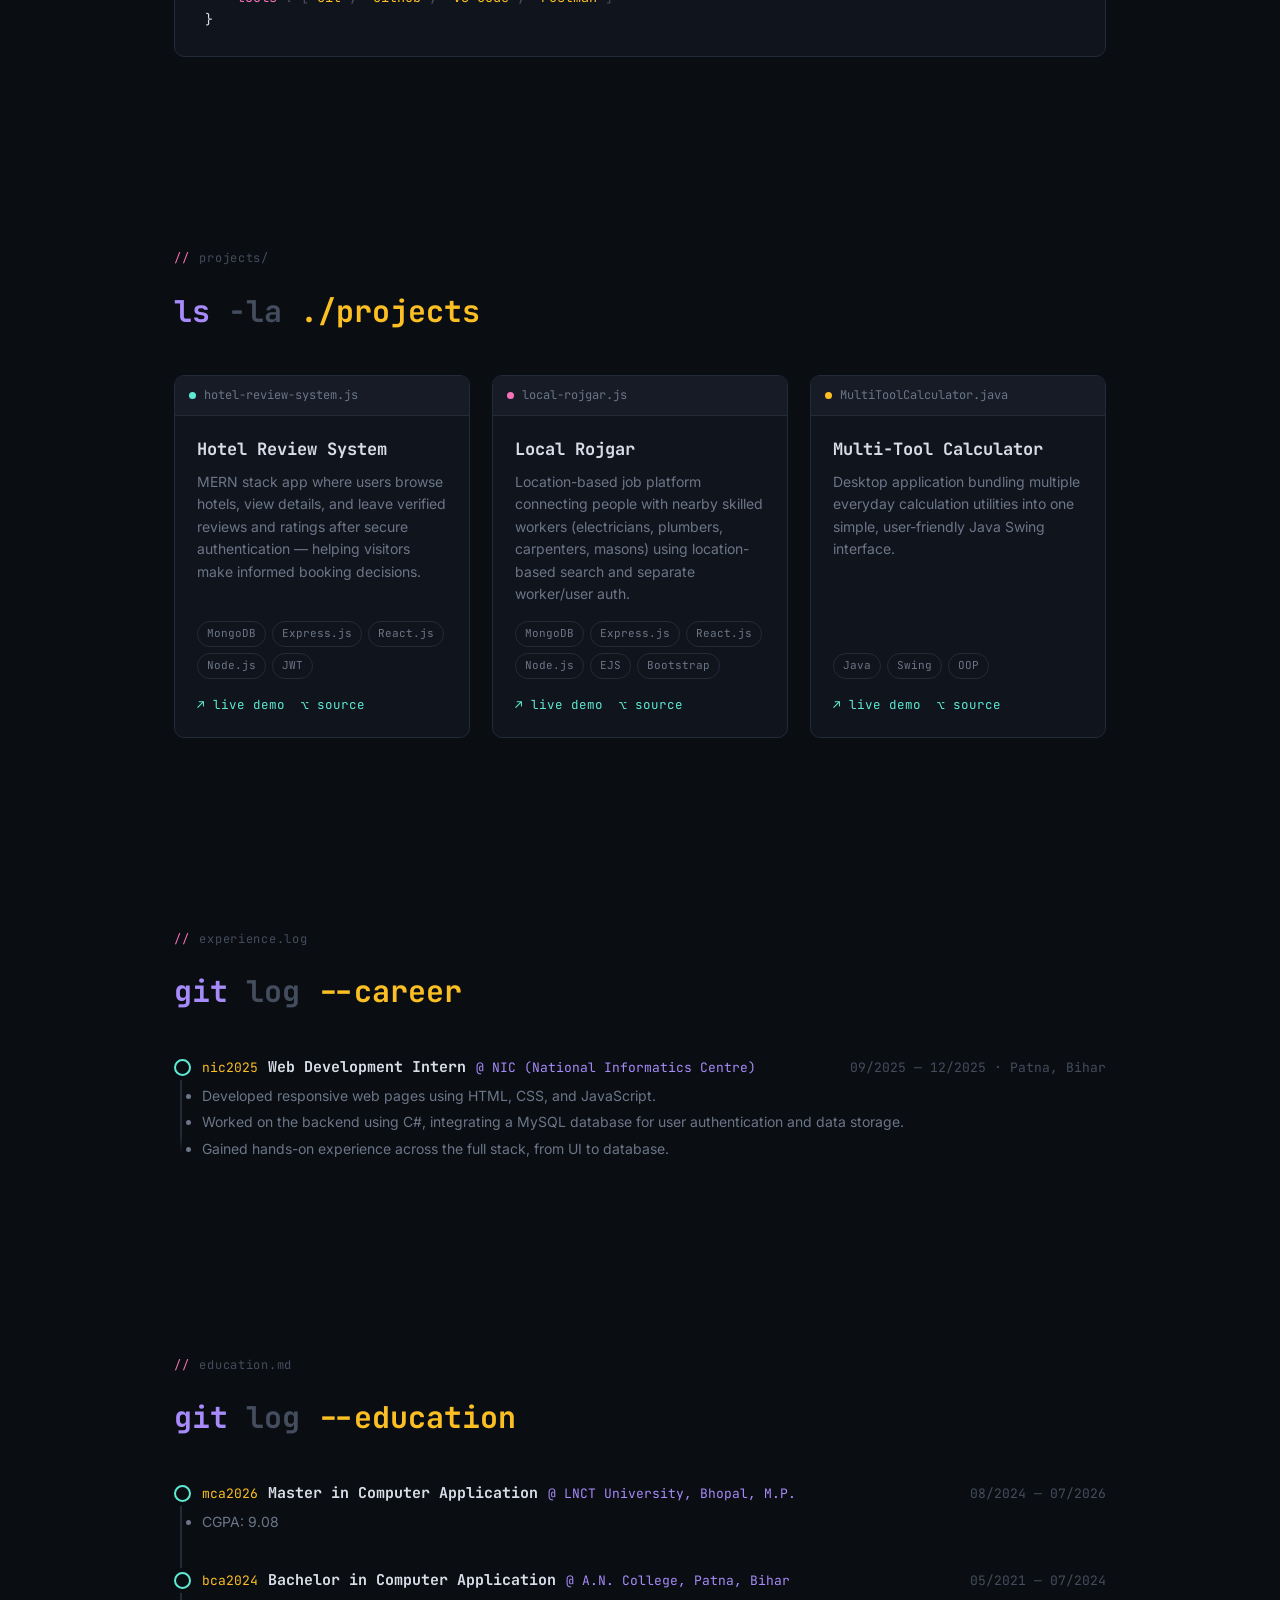
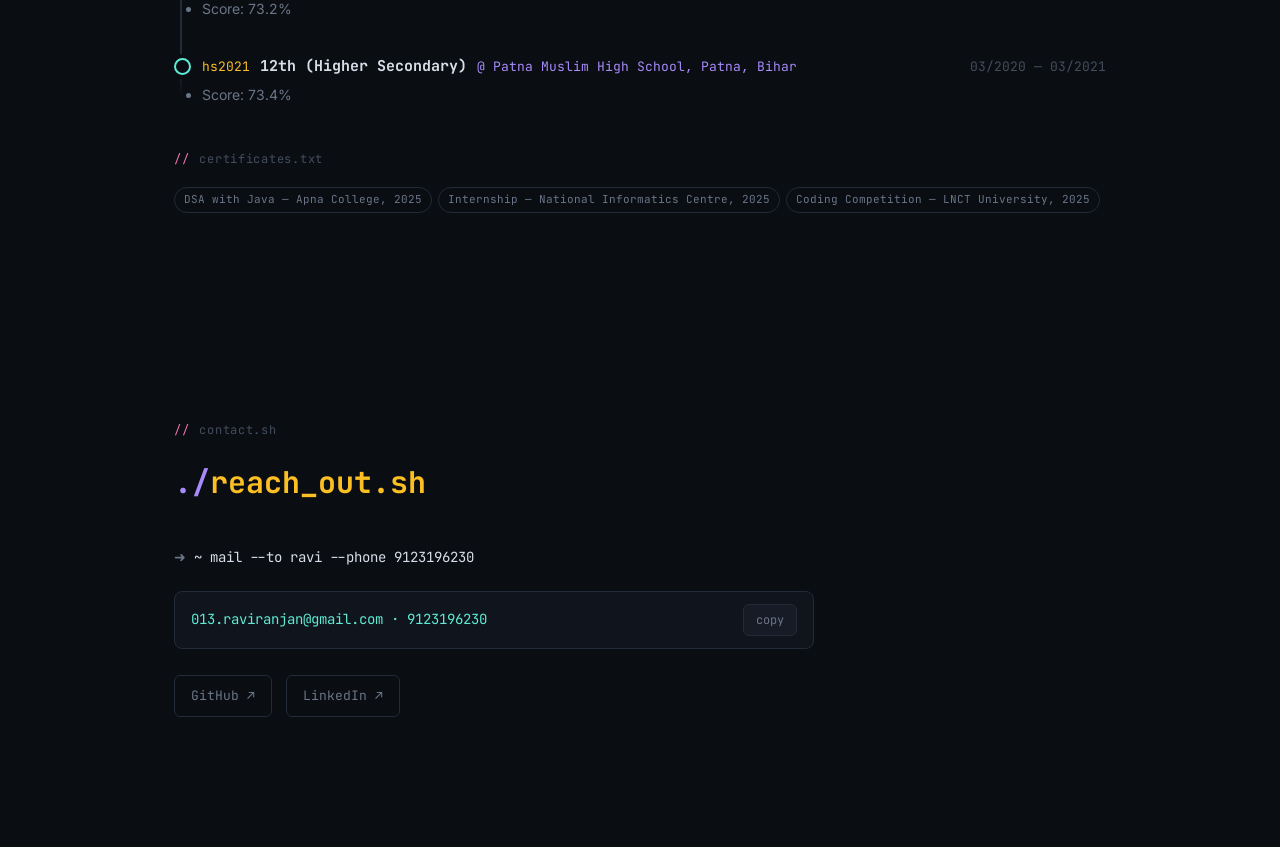
==== commit bb7ec587: "add resume file" ====
--- a/index.html
+++ b/index.html
@@ -356,10 +356,10 @@
   availability: "open to new opportunities",
   email: "013.raviranjan@gmail.com",
   phone: "9123196230",
-  resumeUrl: "#",
+  resumeUrl: "Ravi_Ranjan_Mishra_Resume.pdf",
   socials: [
-    { label: "GitHub", url: "#" },
-    { label: "LinkedIn", url: "#" }
+    { label: "GitHub", url: "https://github.com/ravi-r45s" },
+    { label: "LinkedIn", url: "https://www.linkedin.com/in/r-r-m/" }
   ],
   bio: [
     "I'm a detail-oriented software developer with a strong foundation in Java, Data Structures & Algorithms, Object-Oriented Programming, and full-stack web development. I like turning problems into clean, working systems — front end and back end both.",
@@ -453,7 +453,7 @@
 document.getElementById('heroRole').textContent = PROFILE.role + '  ·  ' + PROFILE.location;
 document.getElementById('heroActions').innerHTML = `
   <a class="btn primary" href="#projects">View projects →</a>
-  <a class="btn" href="${PROFILE.resumeUrl}">Download résumé</a>
+  <a class="btn" href="${PROFILE.resumeUrl}" download>Download résumé</a>
   <a class="btn" href="#contact">Get in touch</a>
 `;
 
@@ -535,7 +535,7 @@
 // contact
 document.getElementById('contactCmd').textContent = `mail --to ${PROFILE.name.split(' ')[0].toLowerCase()} --phone ${PROFILE.phone}`;
 document.getElementById('emailText').textContent = `${PROFILE.email}   ·   ${PROFILE.phone}`;
-document.getElementById('socialRow').innerHTML = PROFILE.socials.map(s => `<a href="${s.url}">${s.label} ↗</a>`).join('');
+document.getElementById('socialRow').innerHTML = PROFILE.socials.map(s => `<a href="${s.url}" target="_blank" rel="noopener noreferrer">${s.label} ↗</a>`).join('');
 document.getElementById('copyBtn').addEventListener('click', () => {
   navigator.clipboard.writeText(`${PROFILE.email}, ${PROFILE.phone}`).then(() => {
     const btn = document.getElementById('copyBtn');
